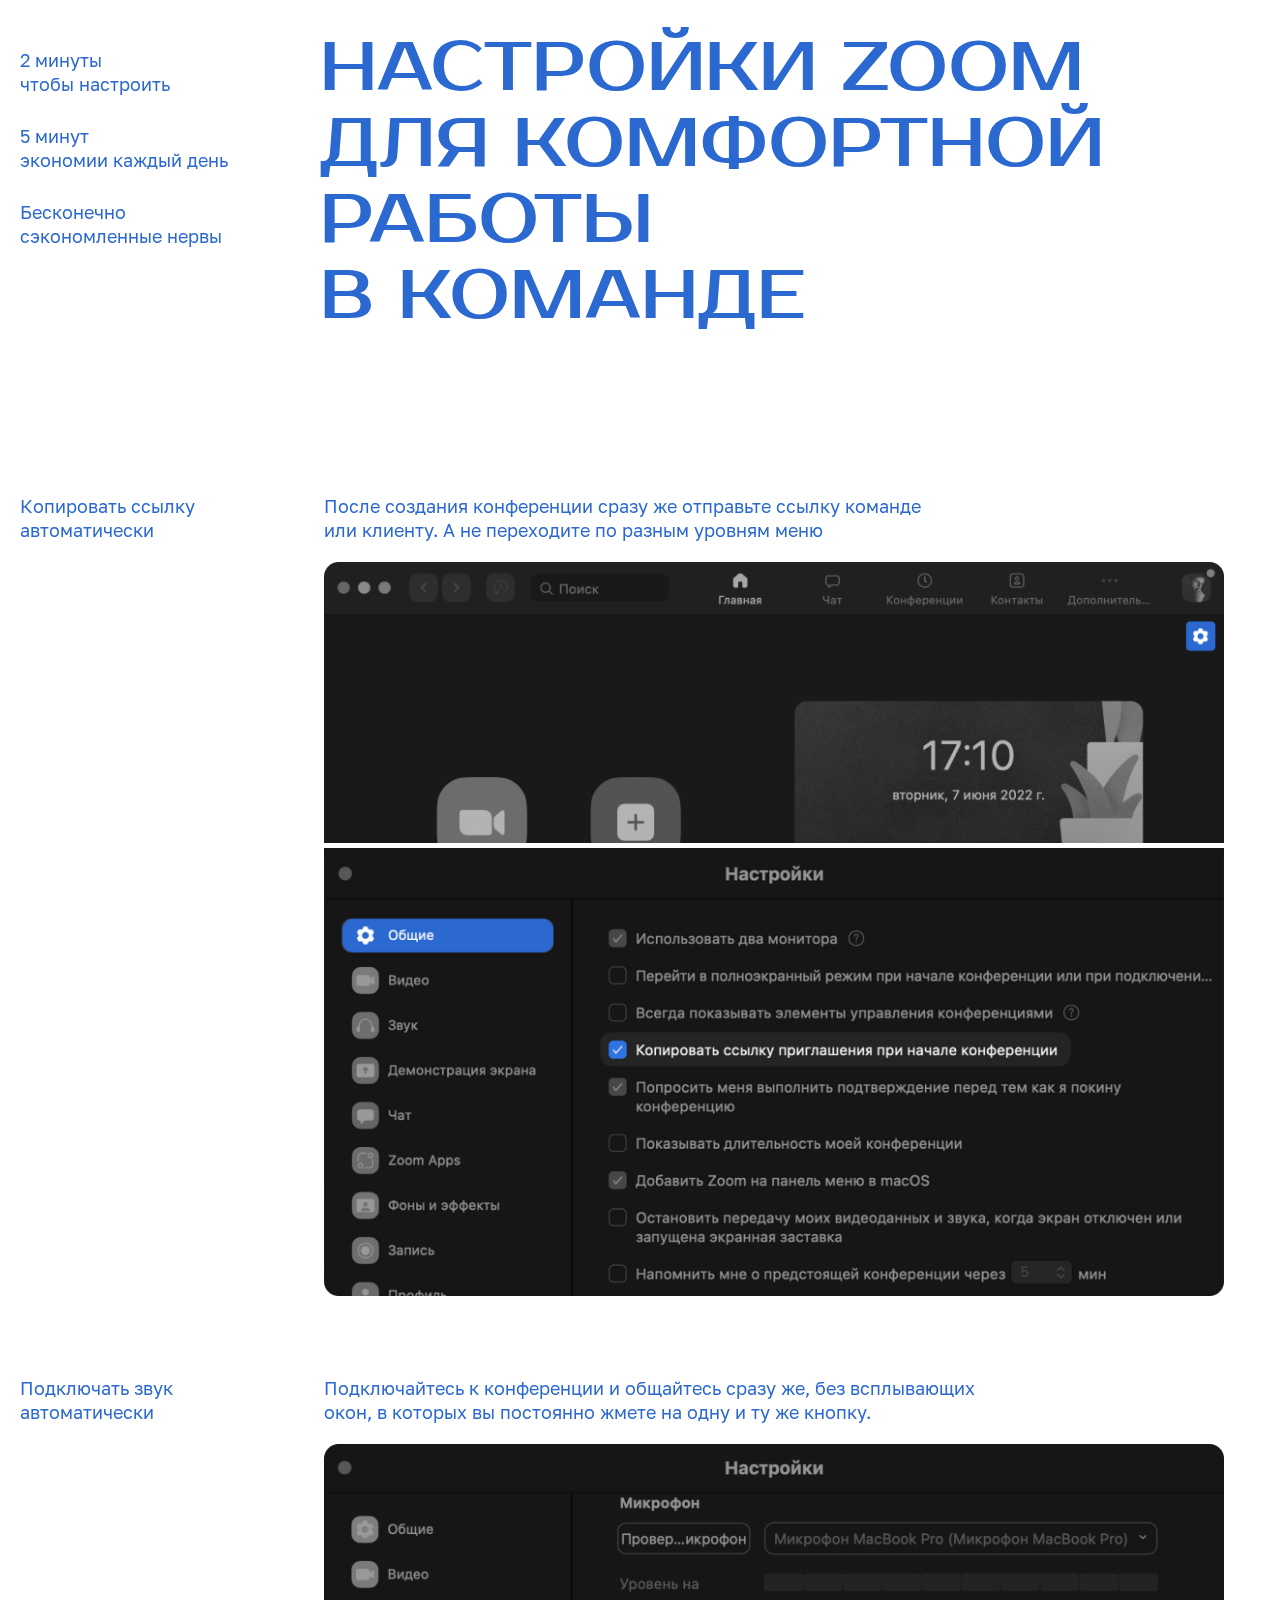
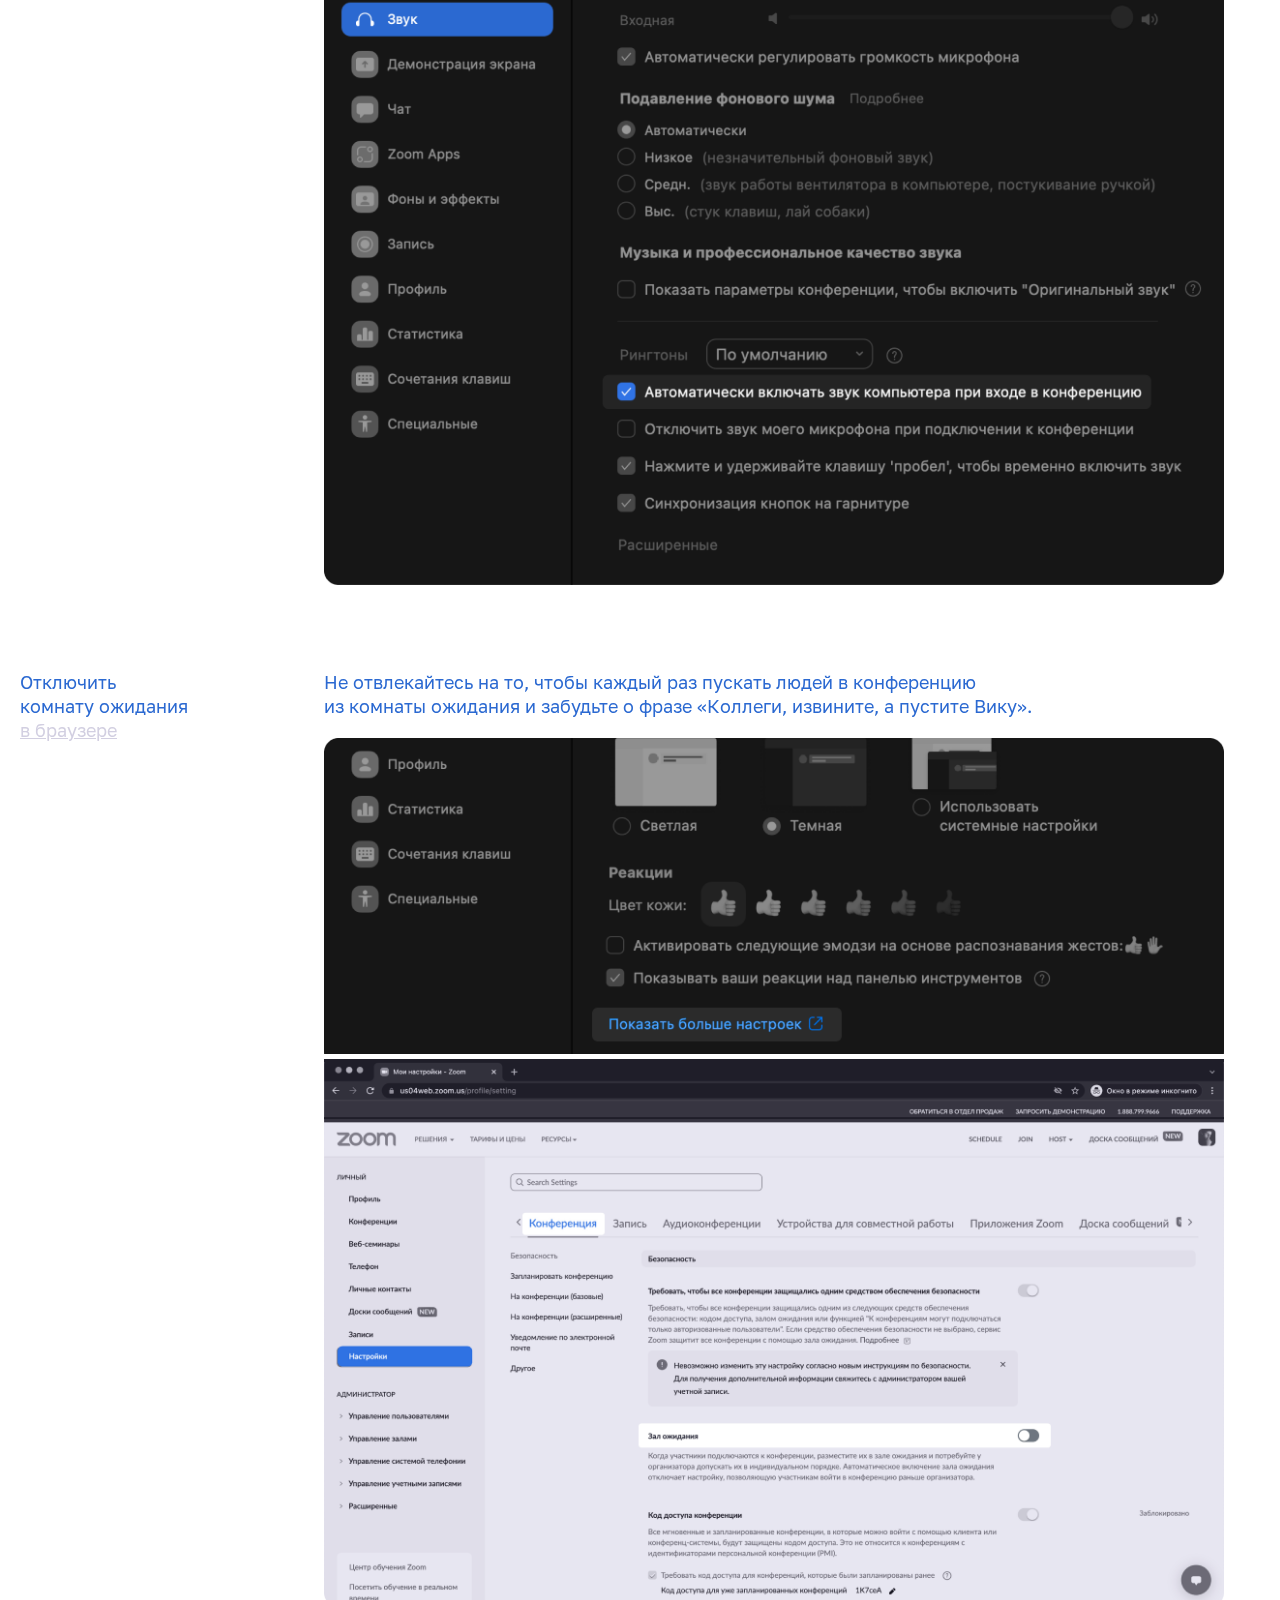
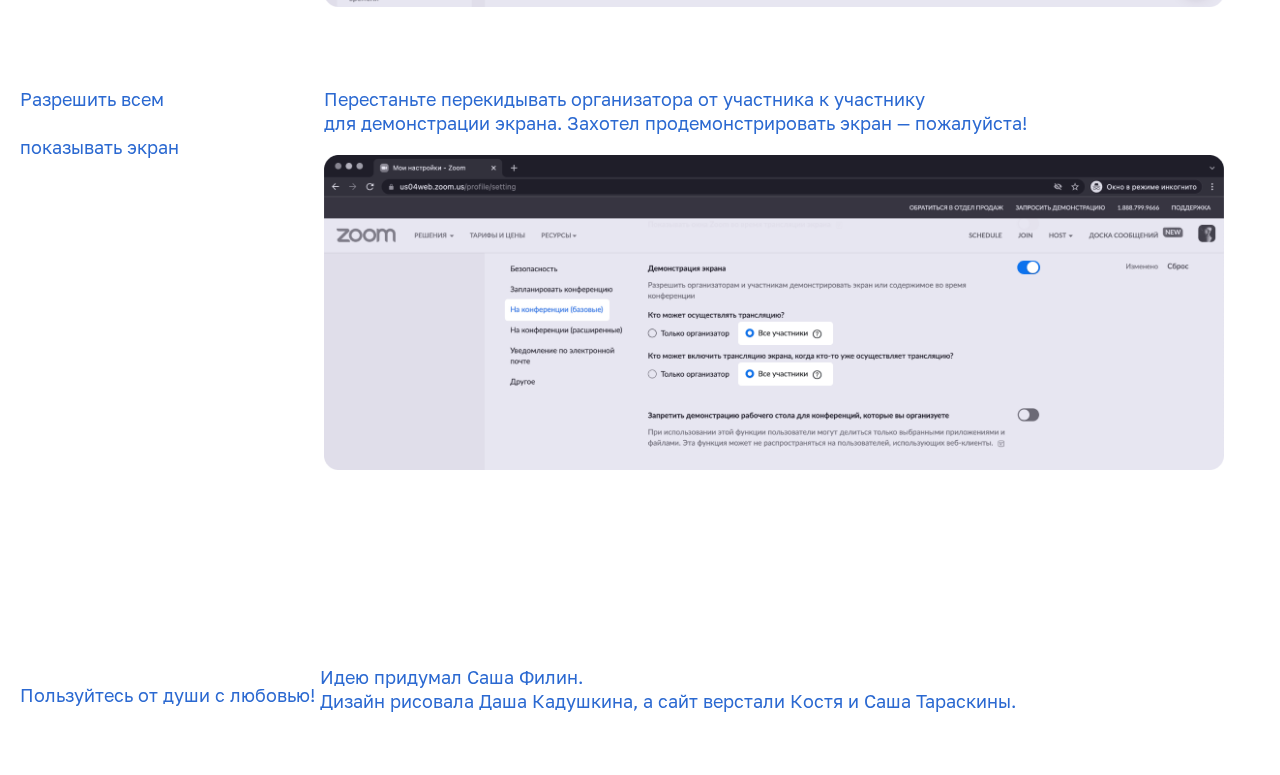
==== index.html @ c7d0a04d "Update index.html" ====
<!DOCTYPE html>
<html>

<head>
    <title>Zoom для чайников</title>
    <meta content="width=device-width, initial-scale=1" name="viewport" />
    <link rel="stylesheet" href="./reset.css">
    <link rel="stylesheet" href="./fonts.css">
    <link rel="stylesheet" href="./main.css">
    <link rel="shortcut icon" href="/images/Favicon.png" type="image/png">
    <meta property="og:title" content="Zoom для чайников"/>
    <meta property="og:description" content="Настройки ZOOM для комфортной работы в команде"/>
    <meta property="og:image" content="images/ShareImage.png"/>
    <meta property="og:url" content= "http://zoomfordumm.ru" />
    <meta name="twitter:card" content="summary_large_image" />
    <meta name="twitter:image" content="images/ShareImage.png" />
    
    <meta name="twitter:card" content="summary_large_image">
    <meta name="twitter:title" content="Zoom для чайников">
    <meta name="twitter:description" content="Настройки ZOOM для комфортной работы в команде.">
    <meta name="twitter:image" content="images/ShareImage.png">      
</head>

<body>
    <div class="container">
        <div class="overview">
            <div class="column left-column">
                <p>2 минуты <br>чтобы <br class="mobile-br">настроить</p>
                <p>5 минут <br>экономии <br class="mobile-br">каждый день</p>
                <p>Бесконечно <br>сэкономленные <br class="mobile-br">нервы</p>
            </div>
            <div class="column right-column">
                <h1 class="title">НАСТРОЙКИ ZOOM <br class="desktop-br">ДЛЯ КОМФОРТНОЙ <br class="mobile-br">РАБОТЫ <br class="desktop-br">В&nbsp;КОМАНДЕ</h1>
            </div>
        </div>
        <div class="step">
            <div class="column left-column">
                <p>Копировать ссылку <br>автоматически</p>
            </div>
            <div class="column right-column">
                <p class="step-text">После создания конференции сразу же отправьте ссылку команде <br class="desktop-br">или клиенту. А не переходите по&nbsp;разным уровням меню</p>
                <img class="step-image image-desktop" src="./images/step1_1.png" srcset="./images/retina/desktop/step1_1.png 2x"/>
                <img class="step-image image-desktop" src="./images/step1_2.png" srcset="./images/retina/desktop/step1_2.png 2x"/>
                <img class="step-image image-mobile" src="./images/mobile/step1_1.png" srcset="./images/retina/mobile/step1_1.png 2x"/>
                <img class="step-image image-mobile" src="./images/mobile/step1_2.png" srcset="./images/retina/mobile/step1_2.png 2x"/>
            </div>
        </div>
        <div class="step">
            <div class="column left-column">
                <p>Подключать звук <br>автоматически</p>
            </div>
            <div class="column right-column">
                <p class="step-text">Подключайтесь к&nbsp;конференции и общайтесь сразу же, без всплывающих <br class="desktop-br">окон, в&nbsp;которых вы постоянно жмете на&nbsp;одну и ту же кнопку.</p>
                <img class="step-image image-desktop" src="./images/step2.png" srcset="./images/retina/desktop/step2.png 2x"/>
                <img class="step-image image-mobile" src="./images/mobile/step2.png" srcset="./images/retina/mobile/step2.png 2x"/>
            </div>
        </div>
        <div class="step">
            <div class="column left-column">
                <p>Отключить <br class="desktop-br">комнату ожидания <br><a href="https://us04web.zoom.us/profile/setting" class="step-link">в браузере</a></p>
            </div>
            <div class="column right-column">
                <p class="step-text">Не отвлекайтесь на&nbsp;то, чтобы каждый раз пускать людей в&nbsp;конференцию <br class="desktop-br">из&nbsp;комнаты ожидания и забудьте о&nbsp;фразе «Коллеги, извините, а&nbsp;пустите Вику».</p>
                <img class="step-image image-desktop" src="./images/step3_1.png" srcset="./images/retina/desktop/step3_1.png 2x"/>
                <img class="step-image image-desktop" src="./images/step3_2.png" srcset="./images/retina/desktop/step3_2.png 2x"/>
                <img class="step-image image-mobile" src="./images/mobile/step3_1.png" srcset="./images/retina/mobile/step3_1.png 2x"/>
                <img class="step-image image-mobile" src="./images/mobile/step3_2.png" srcset="./images/retina/mobile/step3_2.png 2x"/>
            </div>
        </div>
        <div class="step">
            <div class="column left-column">
                <p>Разрешить всем<br class="desktop-br"><br>показывать экран</p>
            </div>
            <div class="column right-column">
                <p class="step-text">Перестаньте перекидывать организатора от&nbsp;участника к&nbsp;участнику <br class="desktop-br">для&nbsp;демонстрации экрана. <br class="mobile-br">Захотел продемонстрировать экран — пожалуйста!</p>
                <img class="step-image image-desktop" src="./images/step4.png" srcset="./images/retina/desktop/step4.png 2x"/>
                <img class="step-image image-mobile" src="./images/mobile/step4.png" srcset="./images/retina/mobile/step4.png 2x"/>
            </div>
        </div>
        <div class="step">
        </div>
        <div class="overview">
            <div class="column left-column">
                <p>Пользуйтесь от души с любовью!</p>
            </div>
            <div class="column right-column">
                <p>Идею придумал Саша Филин. <br/>
                Дизайн рисовала Даша Кадушкина, а сайт верстали Костя и Саша Тараскины.
                </p>
            </div>
        </div>
    </div>
</body>

</html>
---- fonts.css ----
@font-face {
    font-family: 'Golos';
    font-style: normal;
    font-weight: 400;
    font-display: fallback;
    src: local('Golos');
    src: url('./fonts/Golos/Golos-Text_Regular.ttf') format('truetype'), 
         url('./fonts/Golos/Golos-Text_Regular.woff2') format('woff2'), 
         url('./fonts/Golos/Golos-Text_Regular.woff') format('woff');
}

@font-face {
    font-family: 'Prosto';
    font-style: normal;
    font-weight: 400;
    font-display: fallback;
    src: local('Prosto');
    src: url('./fonts/Prosto/Prosto.ttf') format('truetype');
}
---- main.css ----
* {
    color: #2B69D1;
}

p {
    font-family: 'Golos';
    font-style: normal;
    font-size: 18px;
    line-height: 24px;
}

.container {
    display: flex;
    flex-direction: column;
    max-width: 1280px;
    margin: auto;
    padding: 0 20px;
}

/* overview */
.overview {
    display: flex;
    margin-bottom: 160px;
}

.overview:last-child {
        margin-bottom: 40px;
    }

.overview>.left-column {
    padding-top: 48px;
}

.overview>.right-column {
    padding-top: 30px;
}

/* columns */
.column {
    display: inline-flex;
    flex-direction: column;
}

.left-column {
    width: calc((100% - 40px) / 4);
}

.left-column>p {
    margin-bottom: 28px;
}

.right-column {
    width: calc((100% - 40px) / 4 * 3);
}

.right-column>p {
    margin-bottom: 20px;
}

/* text */
.title {
    font-family: 'Prosto';
    font-weight: 100;
    font-size: 67.8263px;
    line-height: 76px;
}

.step-image:first-of-type {
    margin-bottom: 5px;
}

.step {
    margin-bottom: 80px;
}

.desktop-br {
    display: block;
}

.mobile-br {
    display: none;
}

.image-desktop {
    display: block;
}

.image-mobile {
    display: none;
}

.step-link {
    text-decoration: underline;
    color: #D2CFE1;
}

@media only screen and (max-width: 768px) {
    .container {
        padding: 0 16px 48px;
    }

    .overview {
        flex-direction: column-reverse;
    }
    
    .overview:last-child {
        margin-bottom: 40px;
    }
    
    p {
        font-size: 15px;
        line-height: 20px;
    }

    .right-column {
        padding-top: 20px;
    }

    .overview >  .right-column {
        padding-top: 48px;
    }

    .overview >  .left-column {
        padding-left: 43px;
    }

    .step-text {
        padding-left: 43px;
    }

    .step-image:first-of-type {
        margin-bottom: 1px;
    }

    .step {
        margin-bottom: 48px;
    }

    .left-column {
        padding-top: 20px;
    }

    .left-column,
    .right-column {
        width: 100%;
    }

    .left-column>p:not(:last-child) {
        margin-bottom: 16px;
    }

    .left-column>p:last-child {
        margin-bottom: 0;
    }

    .overview {
        margin-bottom: 96px;
    }

    .title {
        font-size: 39px;
        line-height: 48px;
    }

    .desktop-br {
        display: none;
    }

    .mobile-br {
        display: block;
    }

    .image-desktop {
        display: none;
    }
    
    .image-mobile {
        display: block;
        margin-bottom: 1px;
    }
}
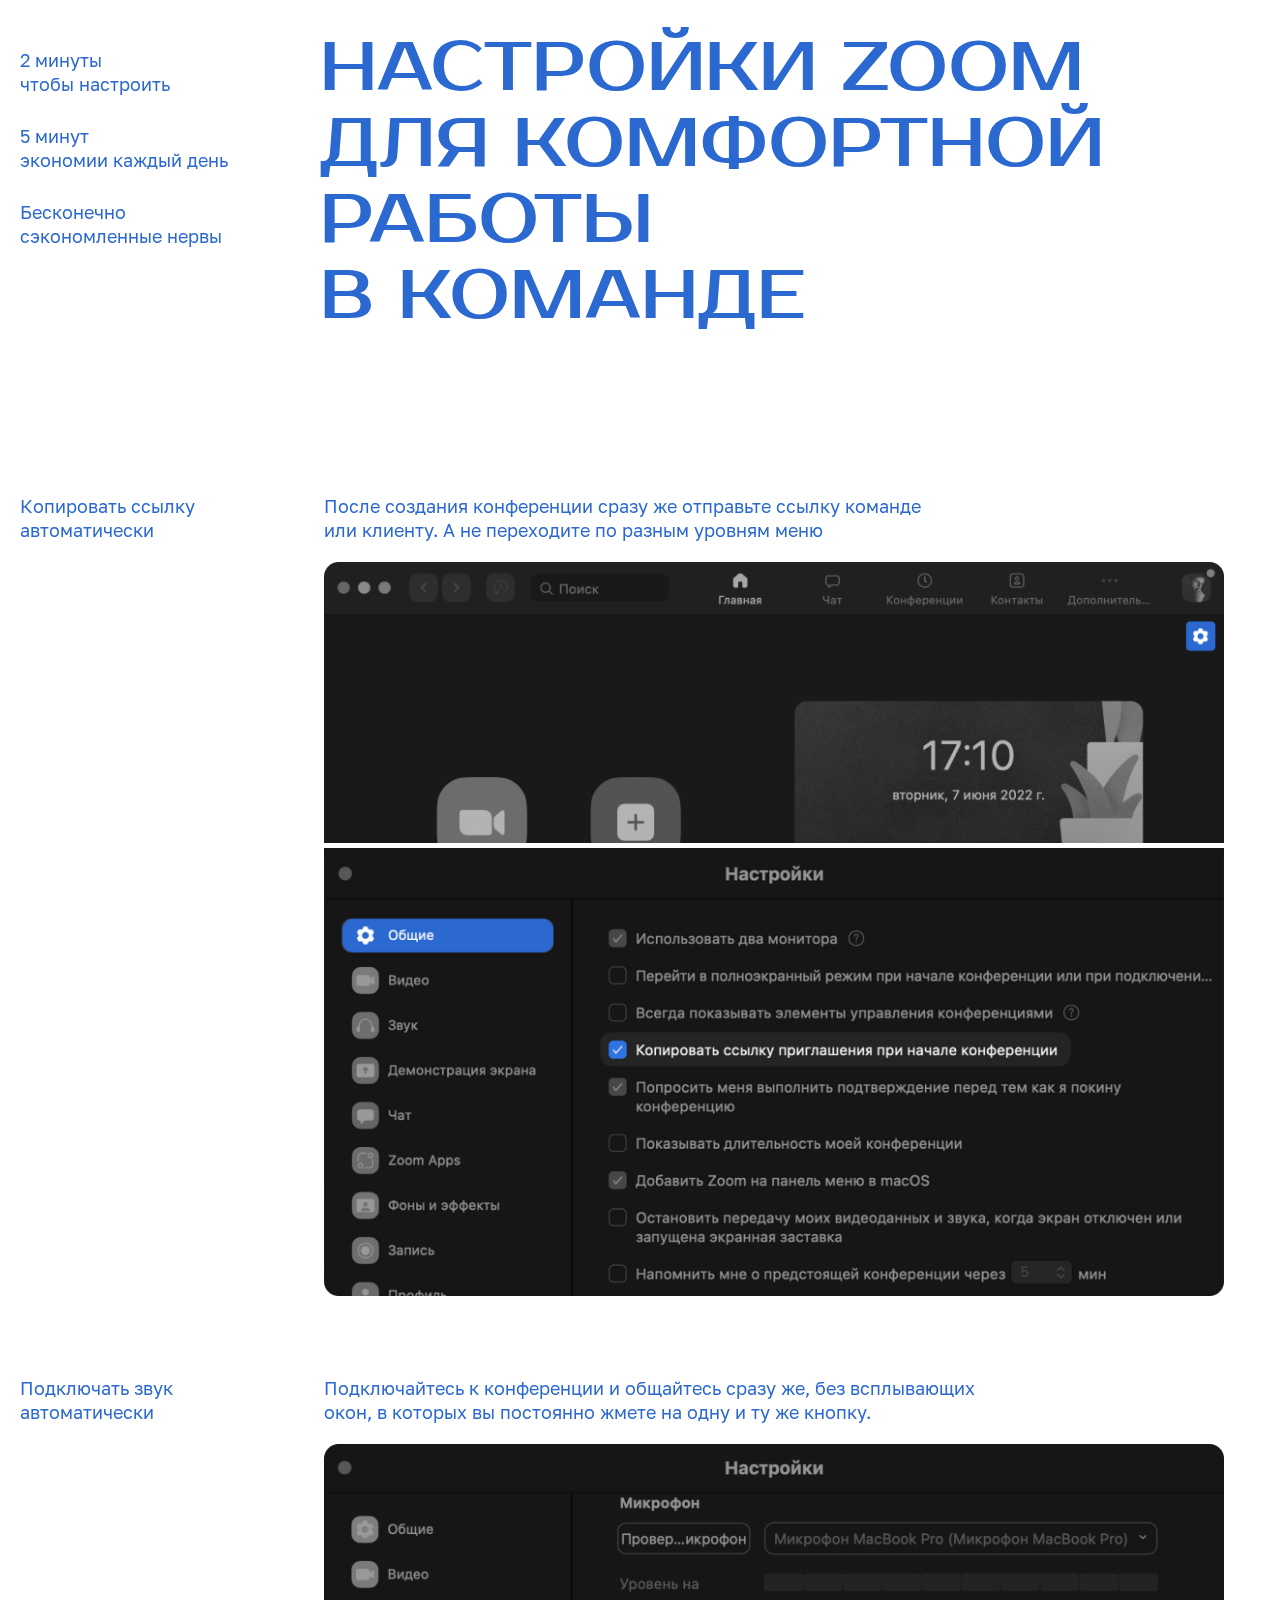
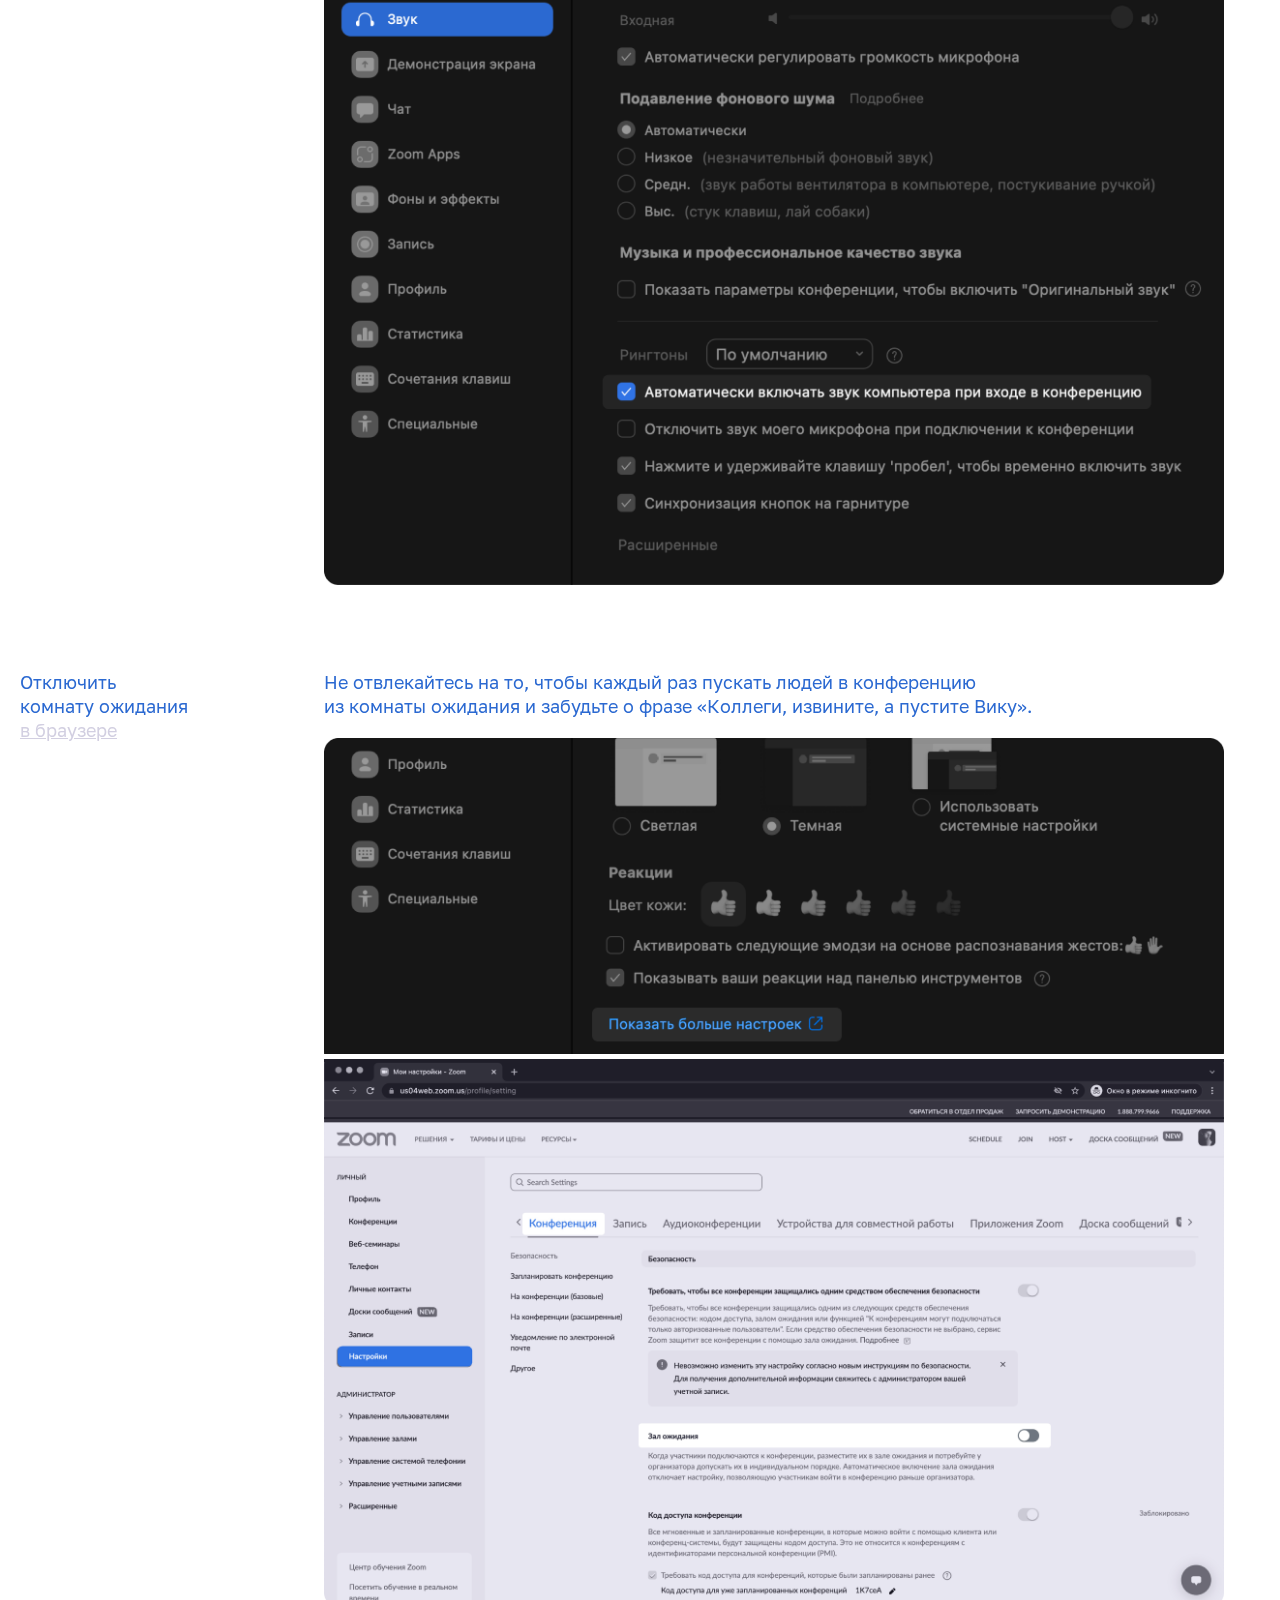
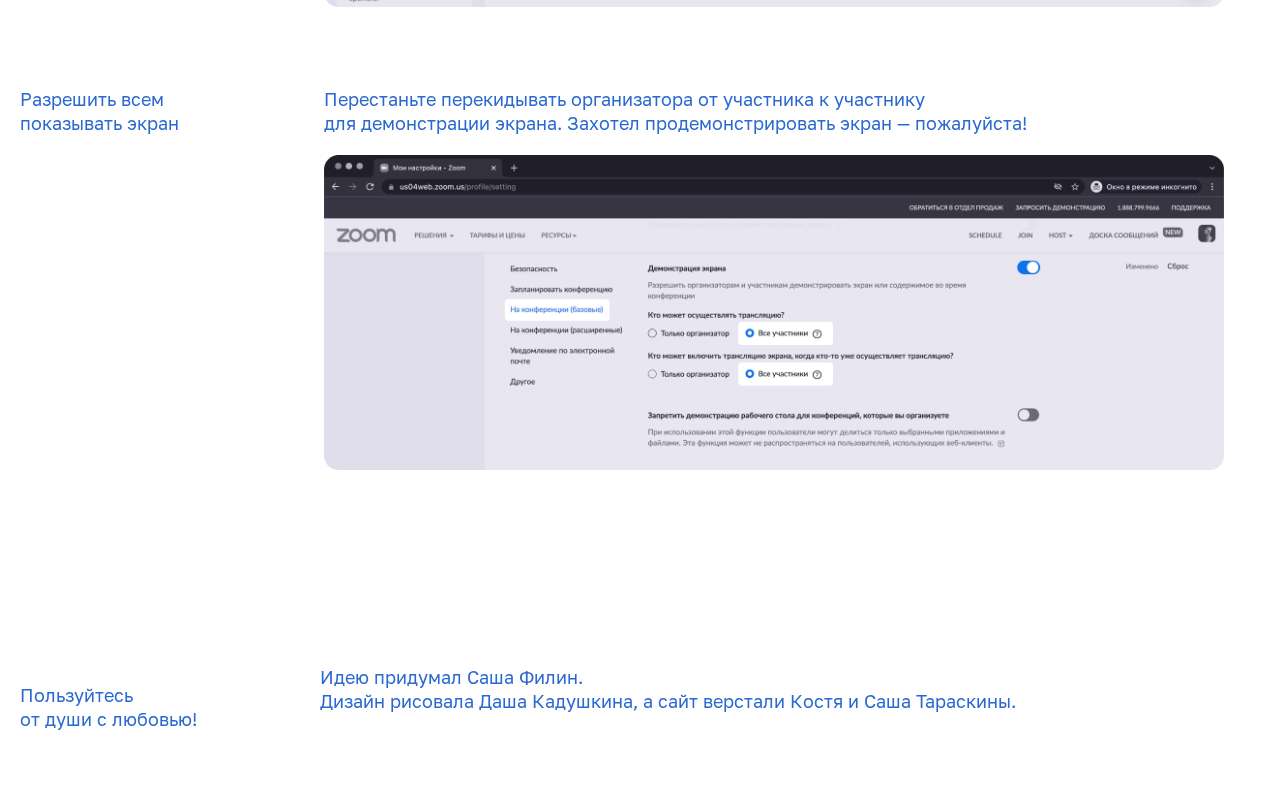
==== commit 93a9edd5: "Update index.html" ====
--- a/index.html
+++ b/index.html
@@ -69,7 +69,7 @@
         </div>
         <div class="step">
             <div class="column left-column">
-                <p>Разрешить всем<br class="desktop-br"><br>показывать экран</p>
+                <p>Разрешить всем<br class="desktop-br">показывать экран</p>
             </div>
             <div class="column right-column">
                 <p class="step-text">Перестаньте перекидывать организатора от&nbsp;участника к&nbsp;участнику <br class="desktop-br">для&nbsp;демонстрации экрана. <br class="mobile-br">Захотел продемонстрировать экран — пожалуйста!</p>
@@ -81,7 +81,7 @@
         </div>
         <div class="overview">
             <div class="column left-column">
-                <p>Пользуйтесь от души с любовью!</p>
+                <p>Пользуйтесь <br />от души с любовью!</p>
             </div>
             <div class="column right-column">
                 <p>Идею придумал Саша Филин. <br/>
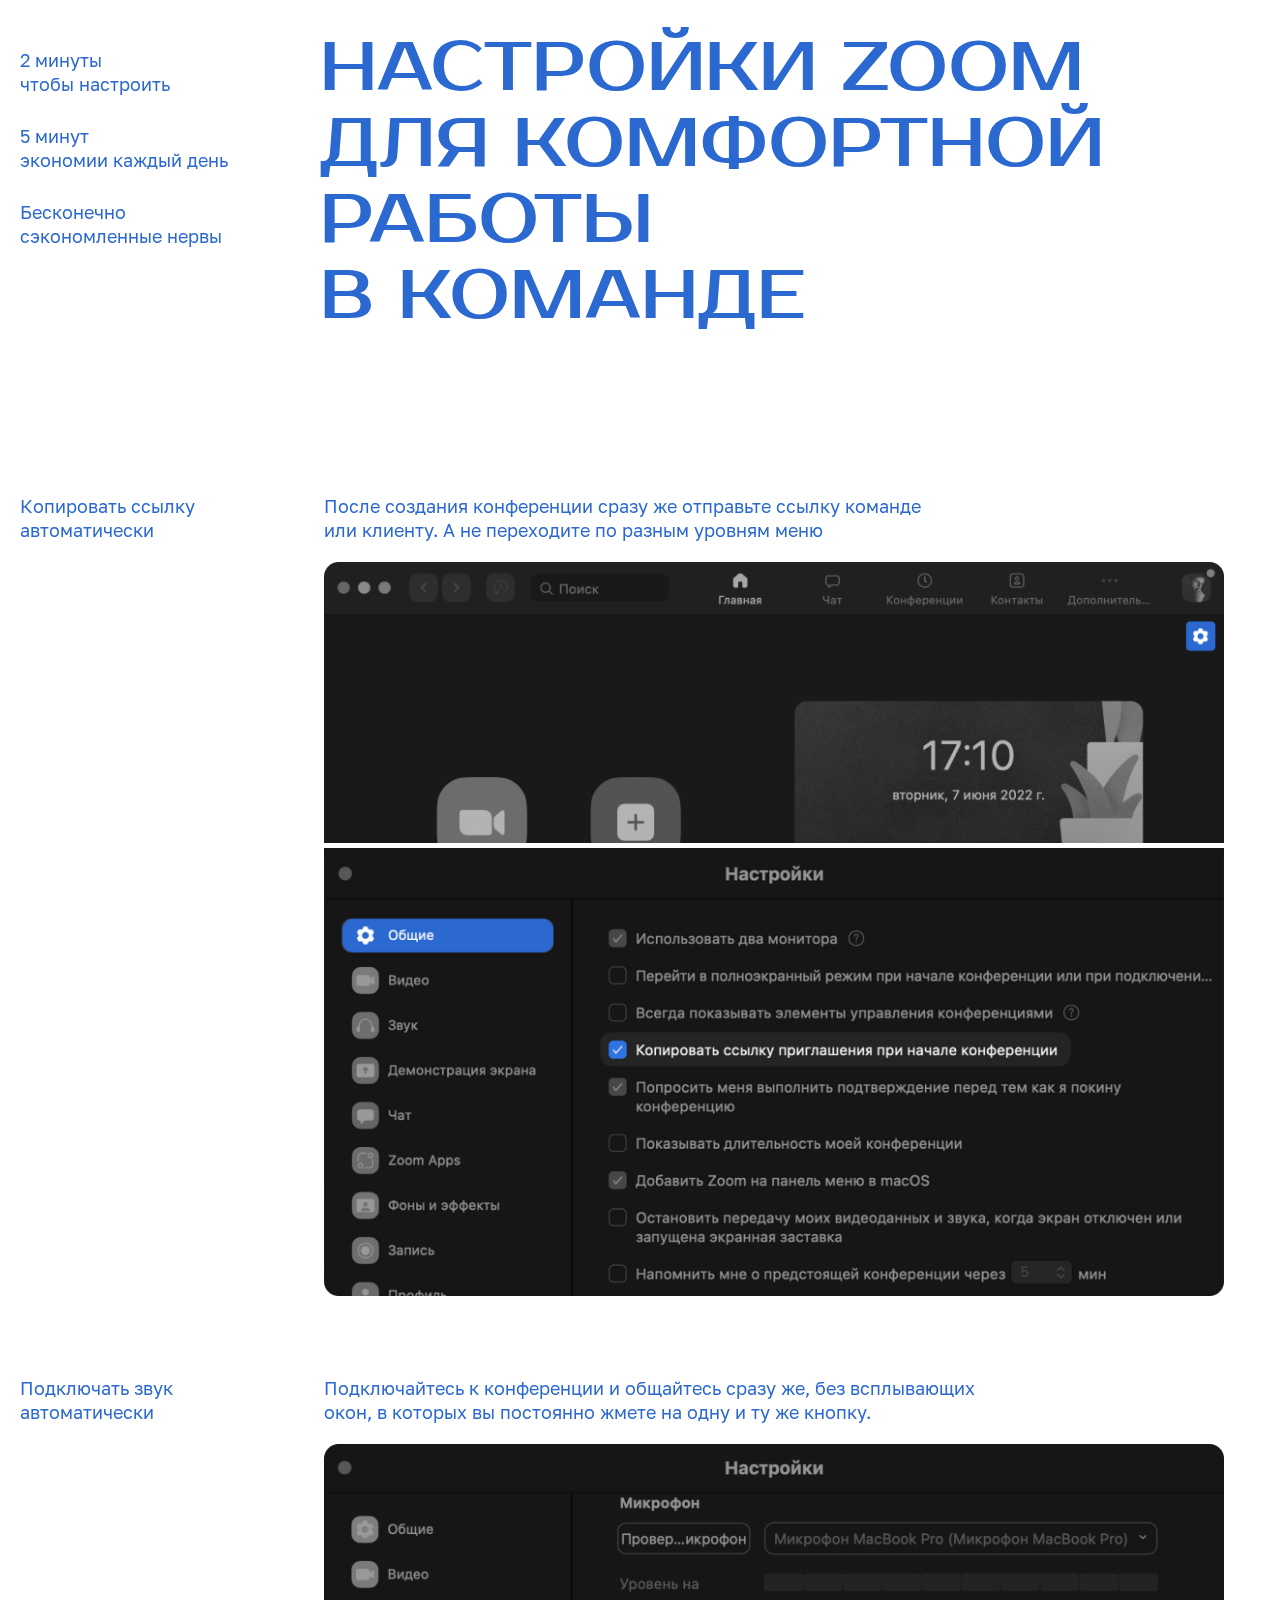
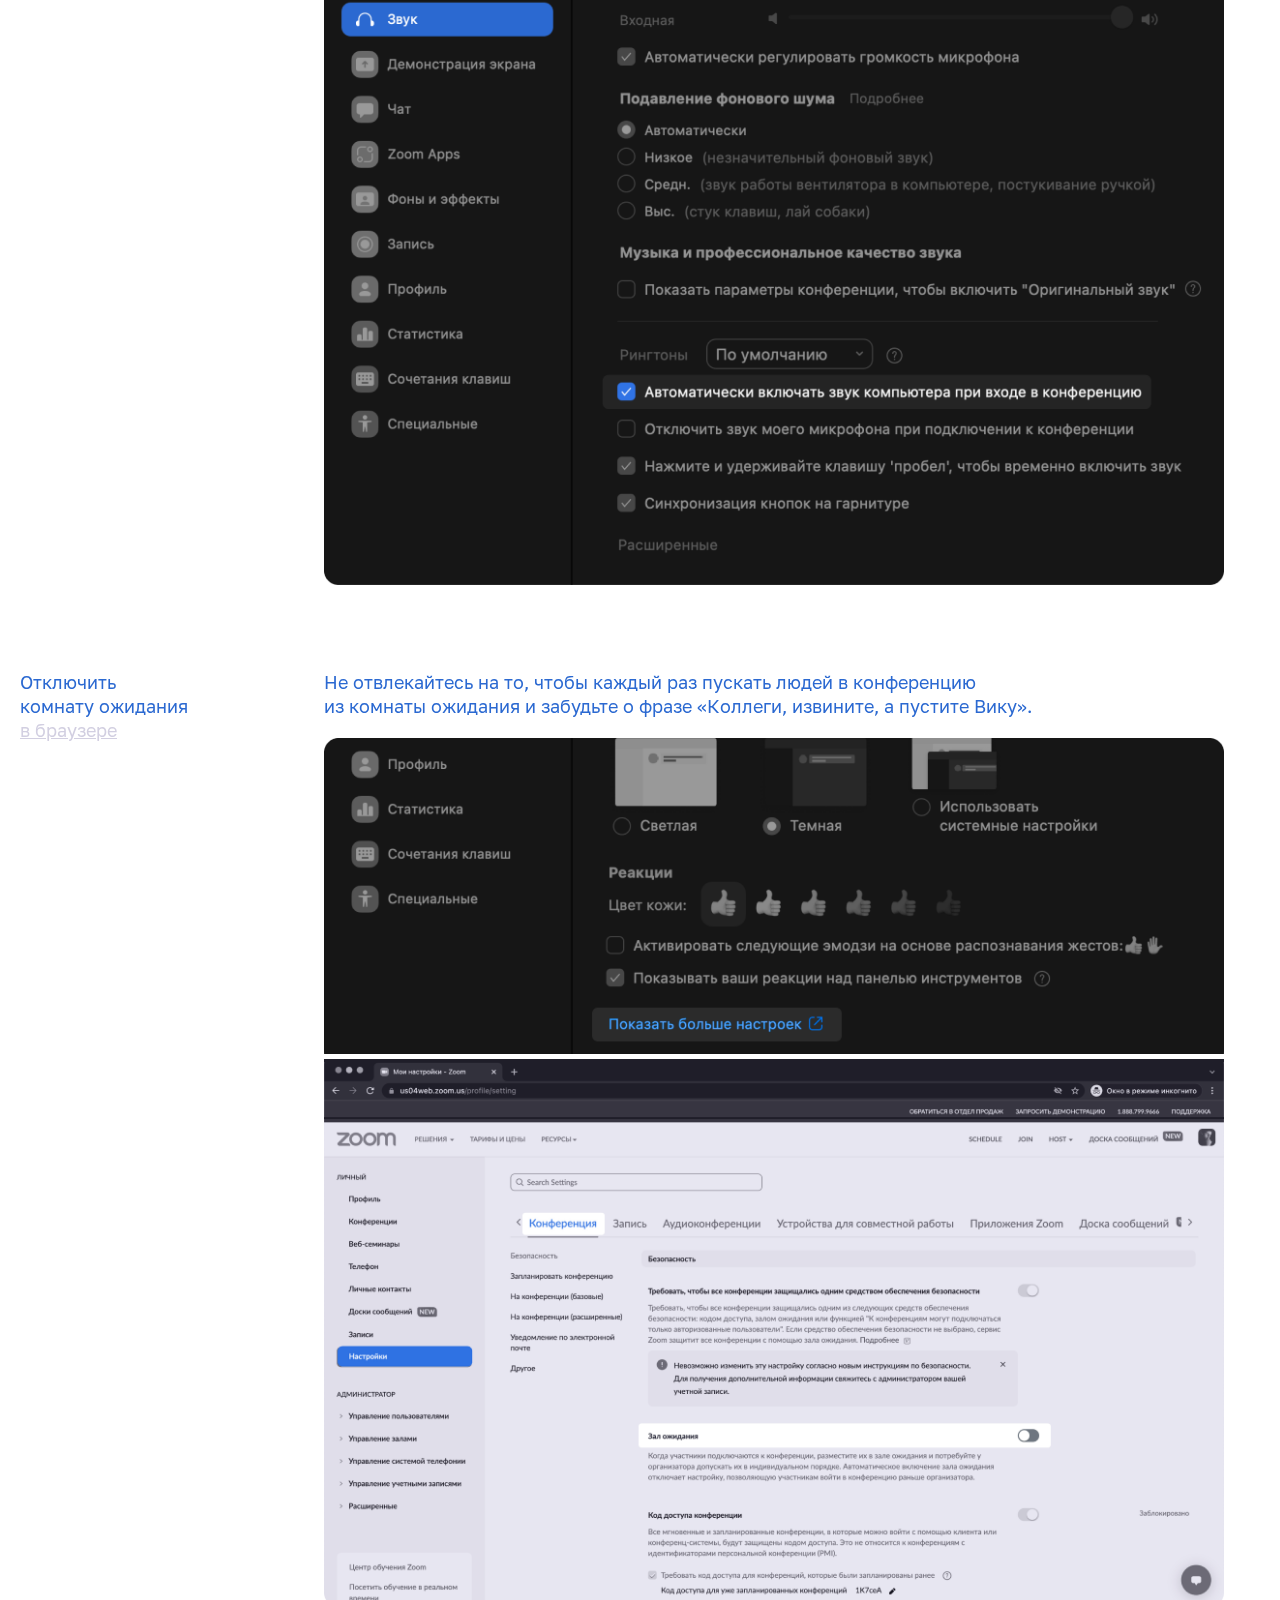
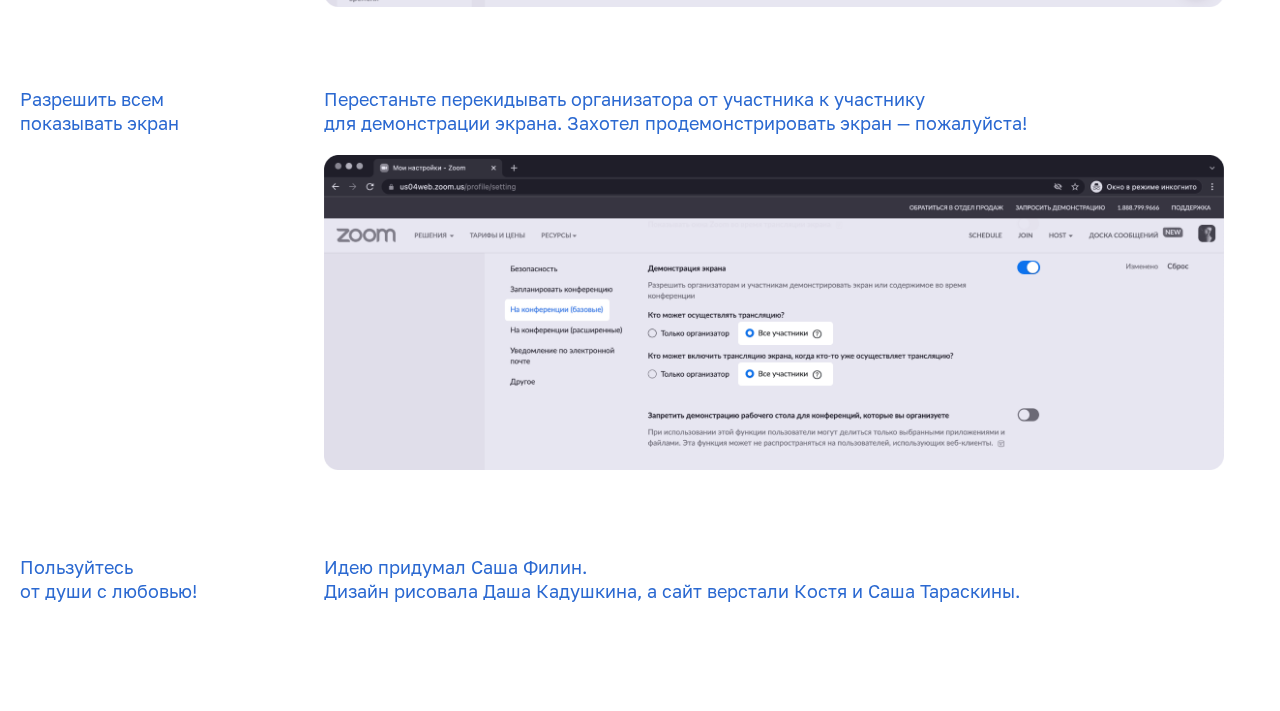
==== commit be78c485: "Update index.html" ====
--- a/index.html
+++ b/index.html
@@ -78,8 +78,6 @@
             </div>
         </div>
         <div class="step">
-        </div>
-        <div class="overview">
             <div class="column left-column">
                 <p>Пользуйтесь <br />от души с любовью!</p>
             </div>
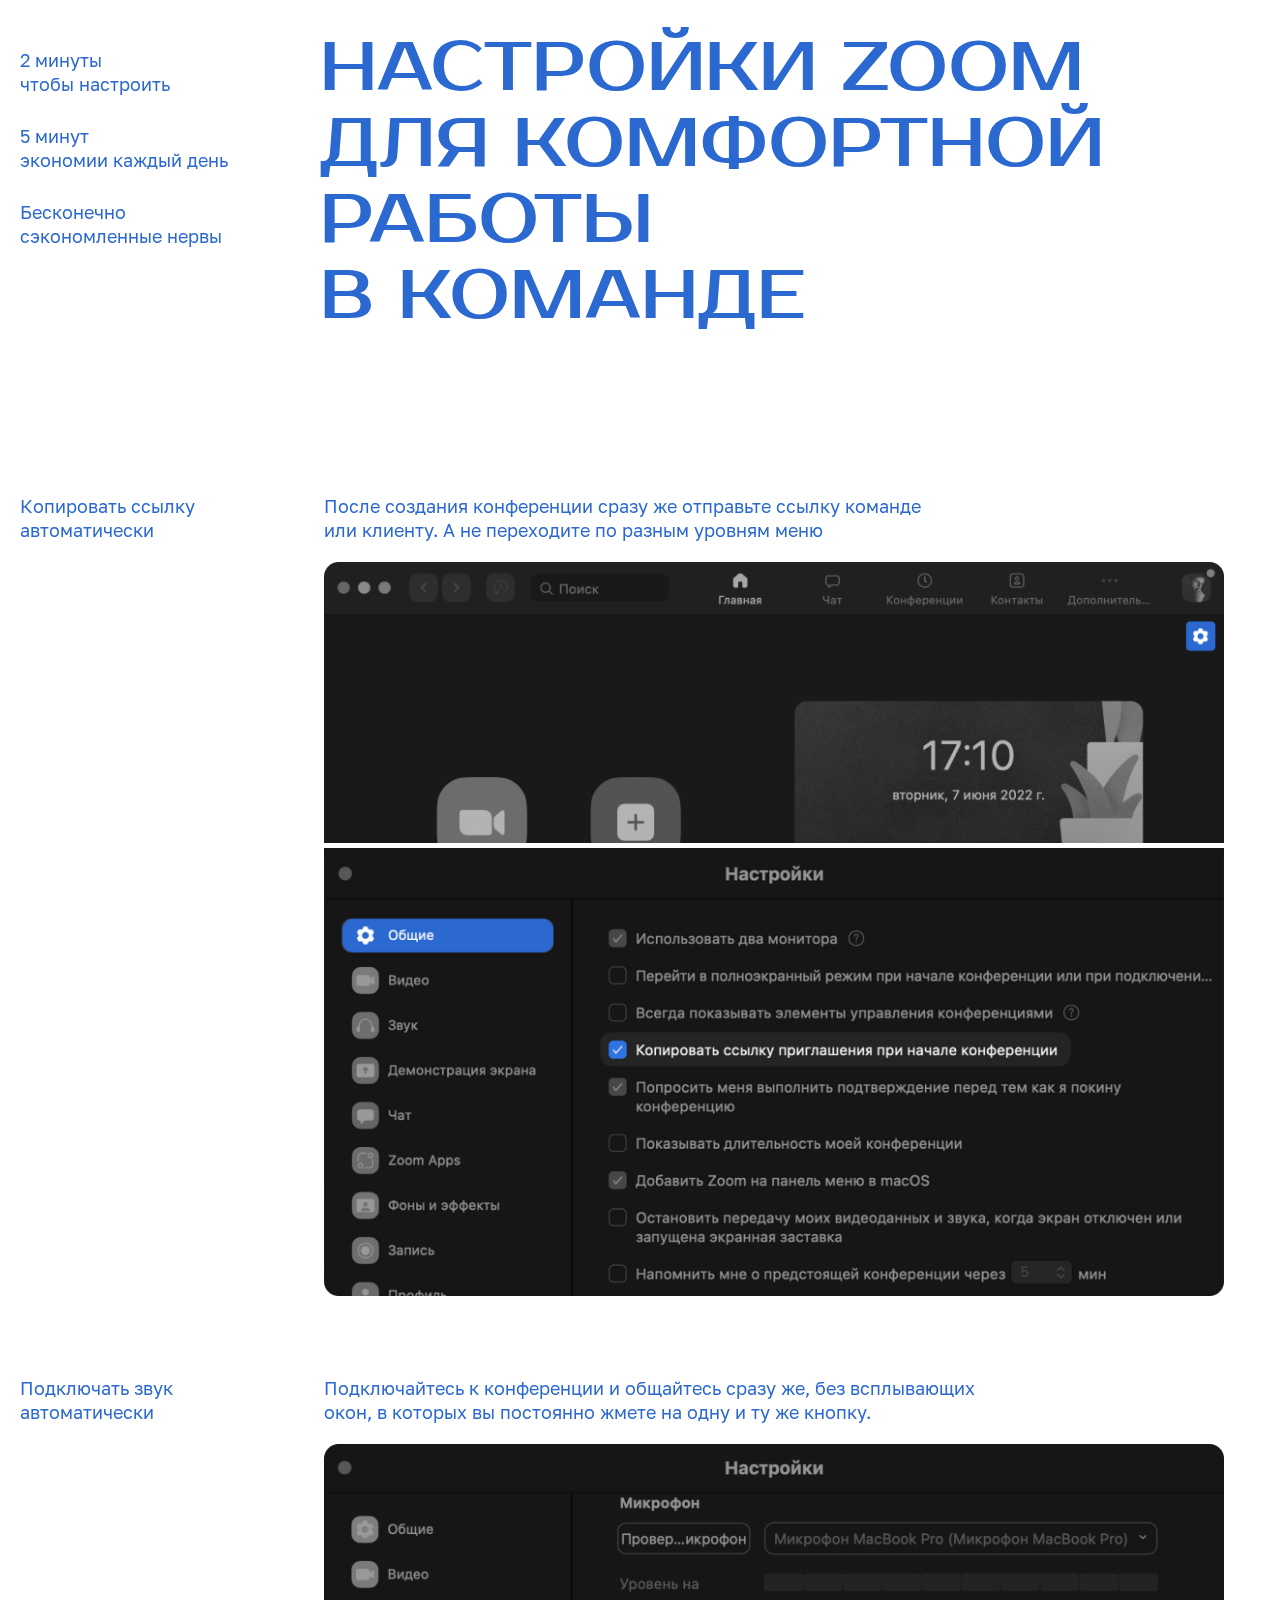
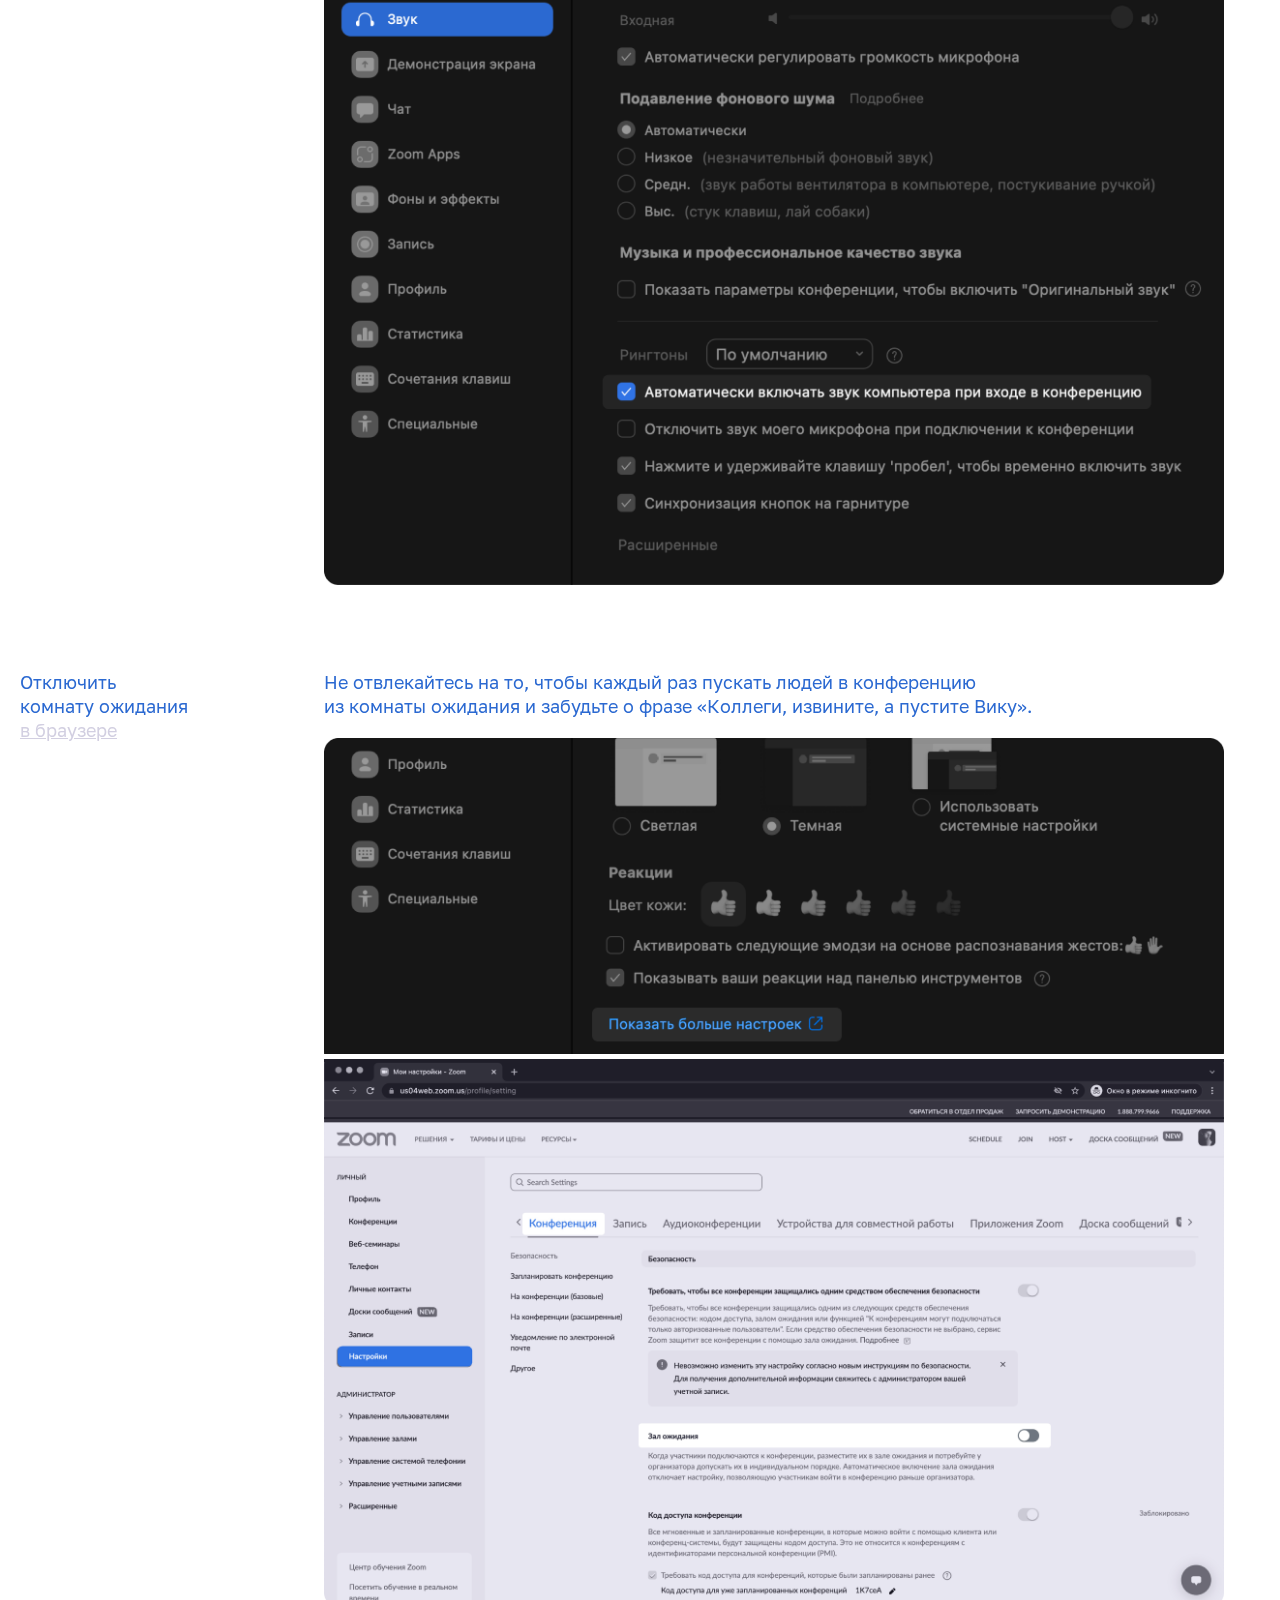
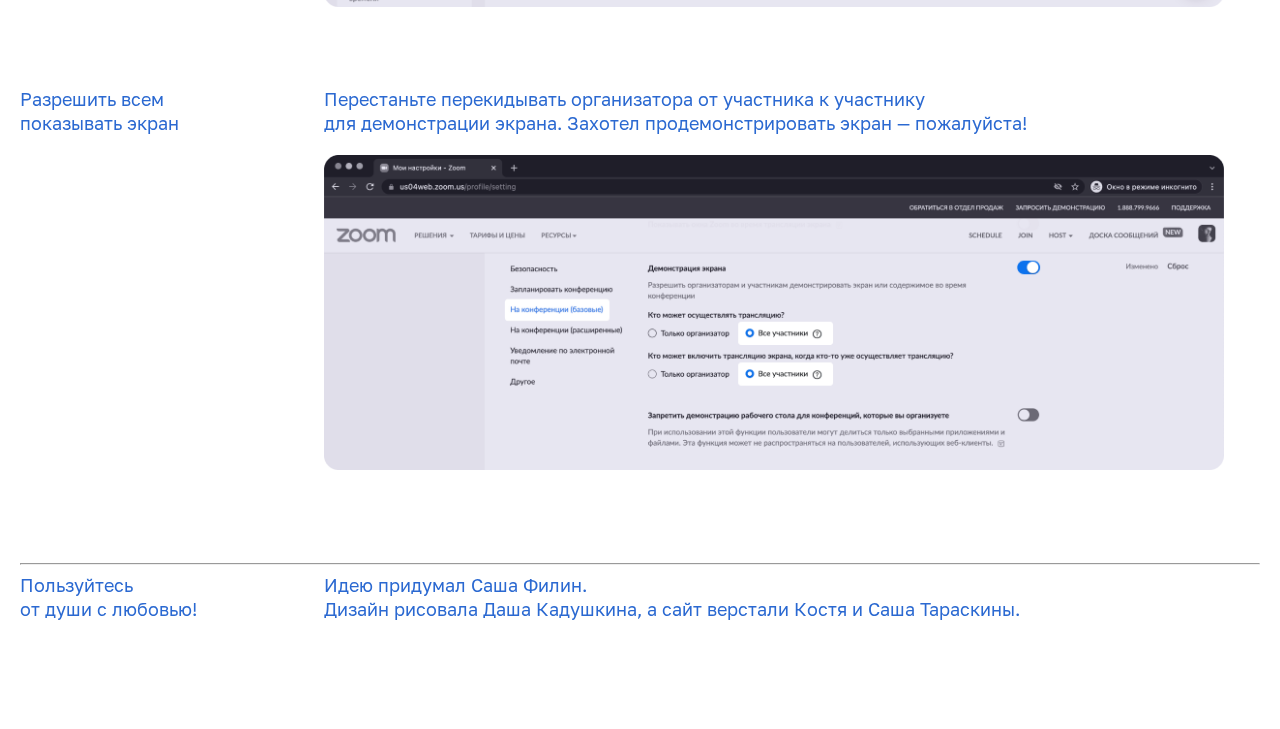
==== commit 952f7916: "Update index.html" ====
--- a/index.html
+++ b/index.html
@@ -18,7 +18,22 @@
     <meta name="twitter:card" content="summary_large_image">
     <meta name="twitter:title" content="Zoom для чайников">
     <meta name="twitter:description" content="Настройки ZOOM для комфортной работы в команде.">
-    <meta name="twitter:image" content="images/ShareImage.png">      
+    <meta name="twitter:image" content="images/ShareImage.png">
+    
+    <!-- Yandex.Metrika counter -->
+        <script type="text/javascript" >
+           (function(m,e,t,r,i,k,a){m[i]=m[i]||function(){(m[i].a=m[i].a||[]).push(arguments)};
+           m[i].l=1*new Date();k=e.createElement(t),a=e.getElementsByTagName(t)[0],k.async=1,k.src=r,a.parentNode.insertBefore(k,a)})
+           (window, document, "script", "https://mc.yandex.ru/metrika/tag.js", "ym");
+
+           ym(89397206, "init", {
+                clickmap:true,
+                trackLinks:true,
+                accurateTrackBounce:true
+           });
+        </script>
+        <noscript><div><img src="https://mc.yandex.ru/watch/89397206" style="position:absolute; left:-9999px;" alt="" /></div></noscript>
+    <!-- /Yandex.Metrika counter -->
 </head>
 
 <body>
@@ -78,8 +93,9 @@
             </div>
         </div>
         <div class="step">
+            <hr />
             <div class="column left-column">
-                <p>Пользуйтесь <br />от души с любовью!</p>
+                <p class="step-text">Пользуйтесь <br />от души с любовью!</p>
             </div>
             <div class="column right-column">
                 <p>Идею придумал Саша Филин. <br/>
--- a/main.css
+++ b/main.css
@@ -7,6 +7,12 @@
     font-style: normal;
     font-size: 18px;
     line-height: 24px;
+}
+
+hr {
+    width: 100%;
+    size: 1;
+    color: #2B69D1;
 }
 
 .container {
@@ -96,15 +102,11 @@
 
 @media only screen and (max-width: 768px) {
     .container {
-        padding: 0 16px 48px;
+        padding: 0 16px 32px;
     }
 
     .overview {
         flex-direction: column-reverse;
-    }
-    
-    .overview:last-child {
-        margin-bottom: 40px;
     }
     
     p {
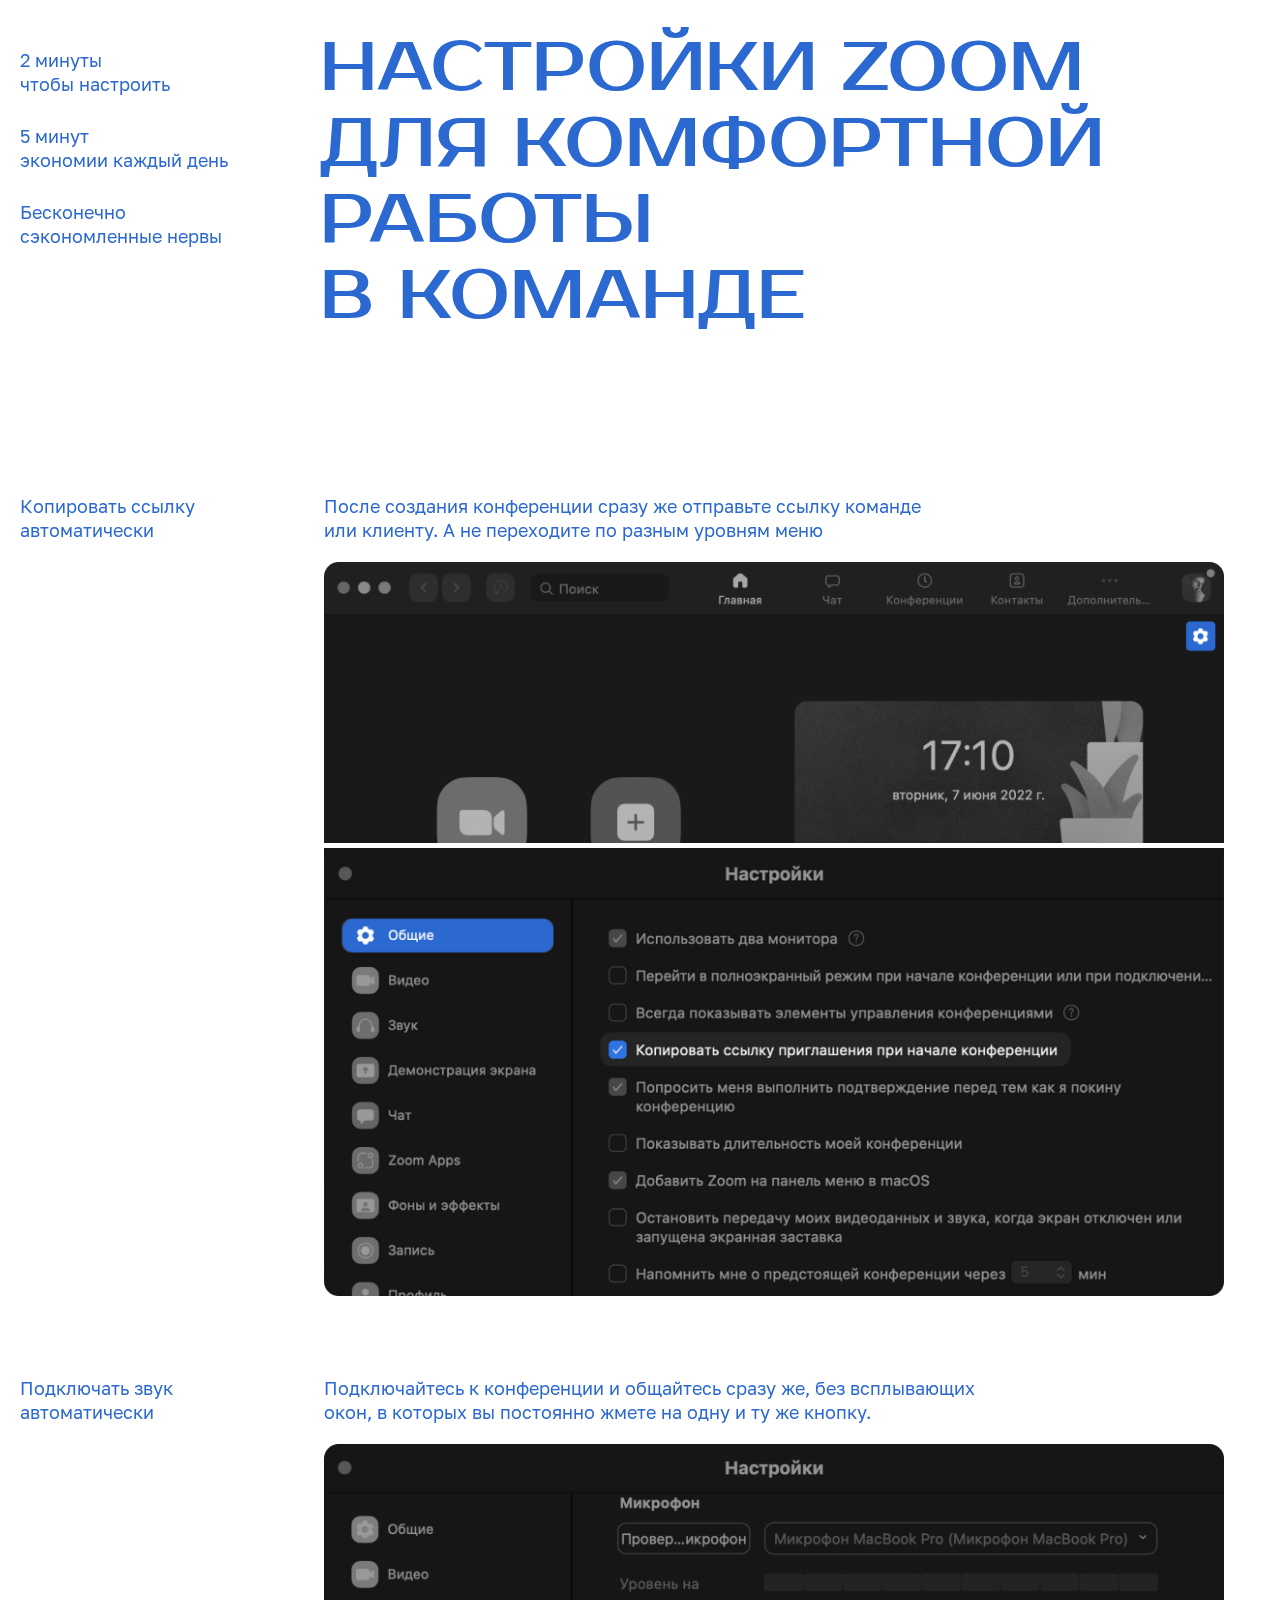
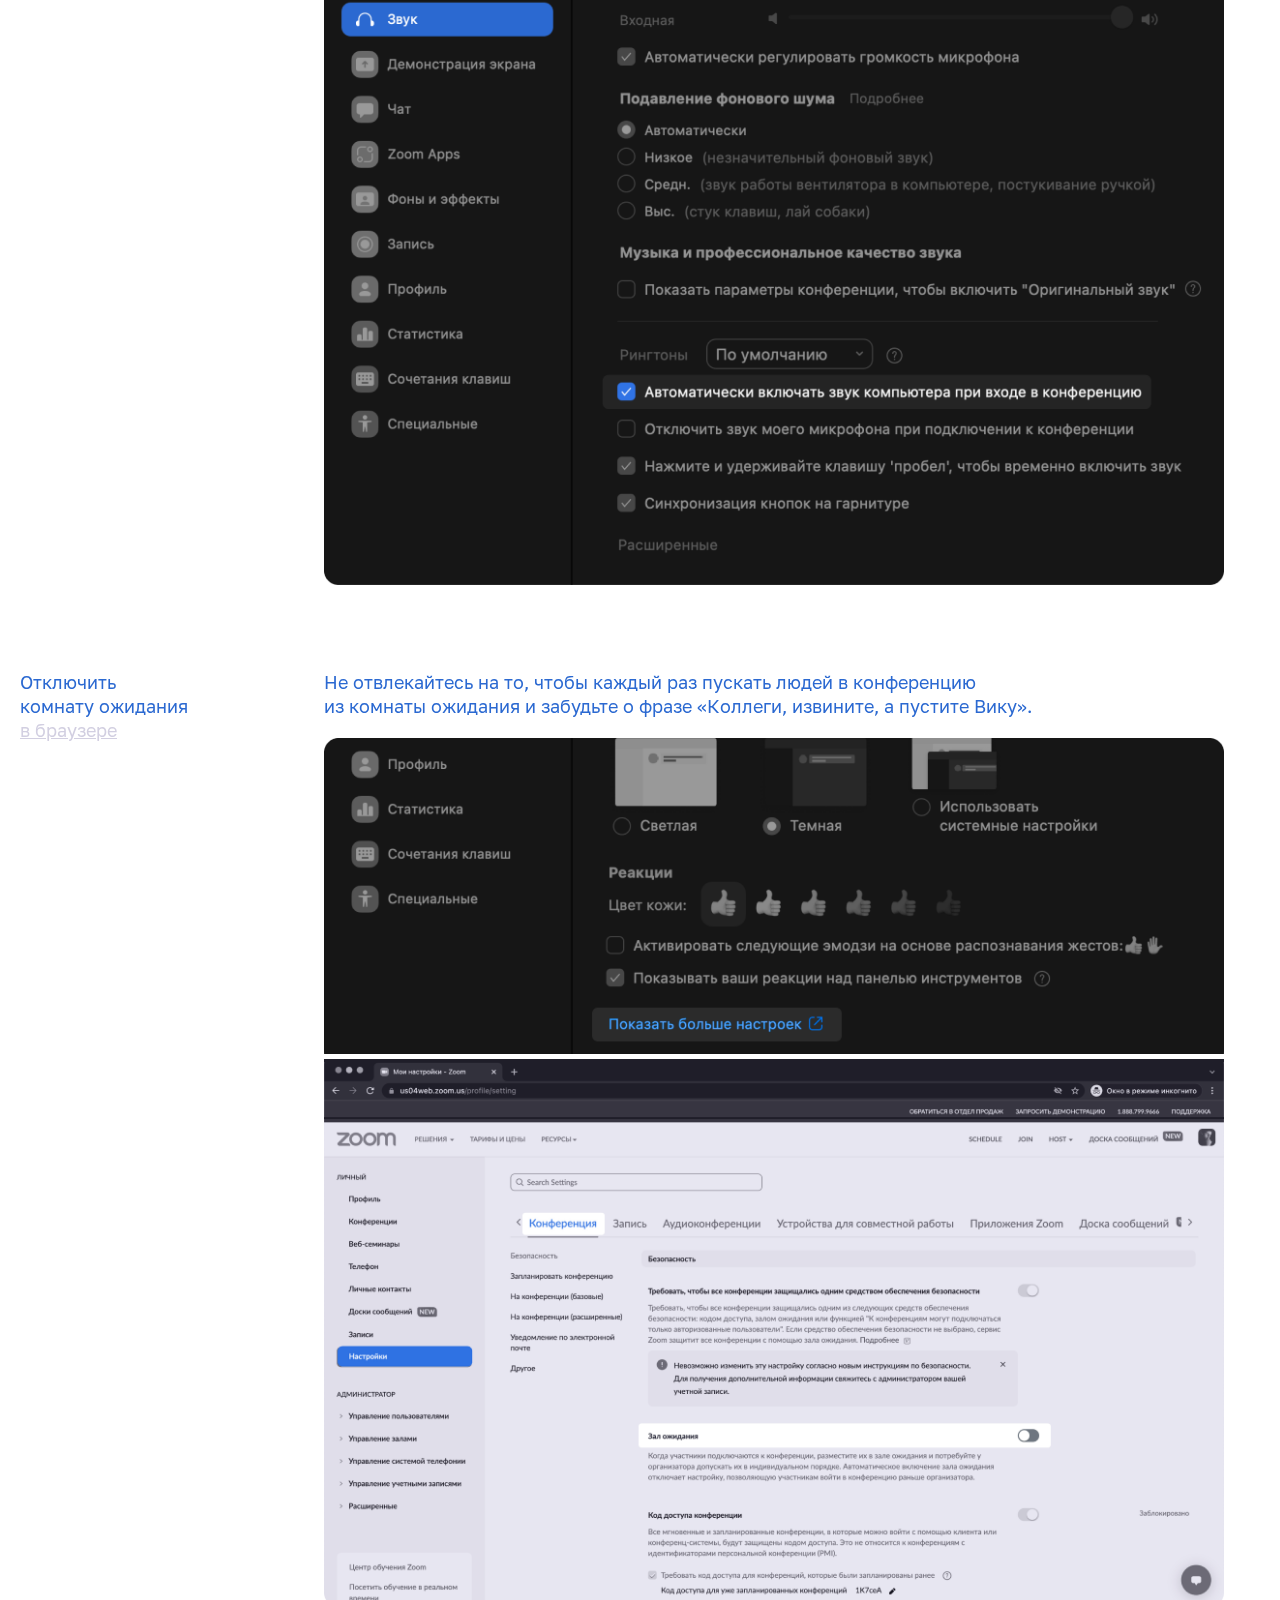
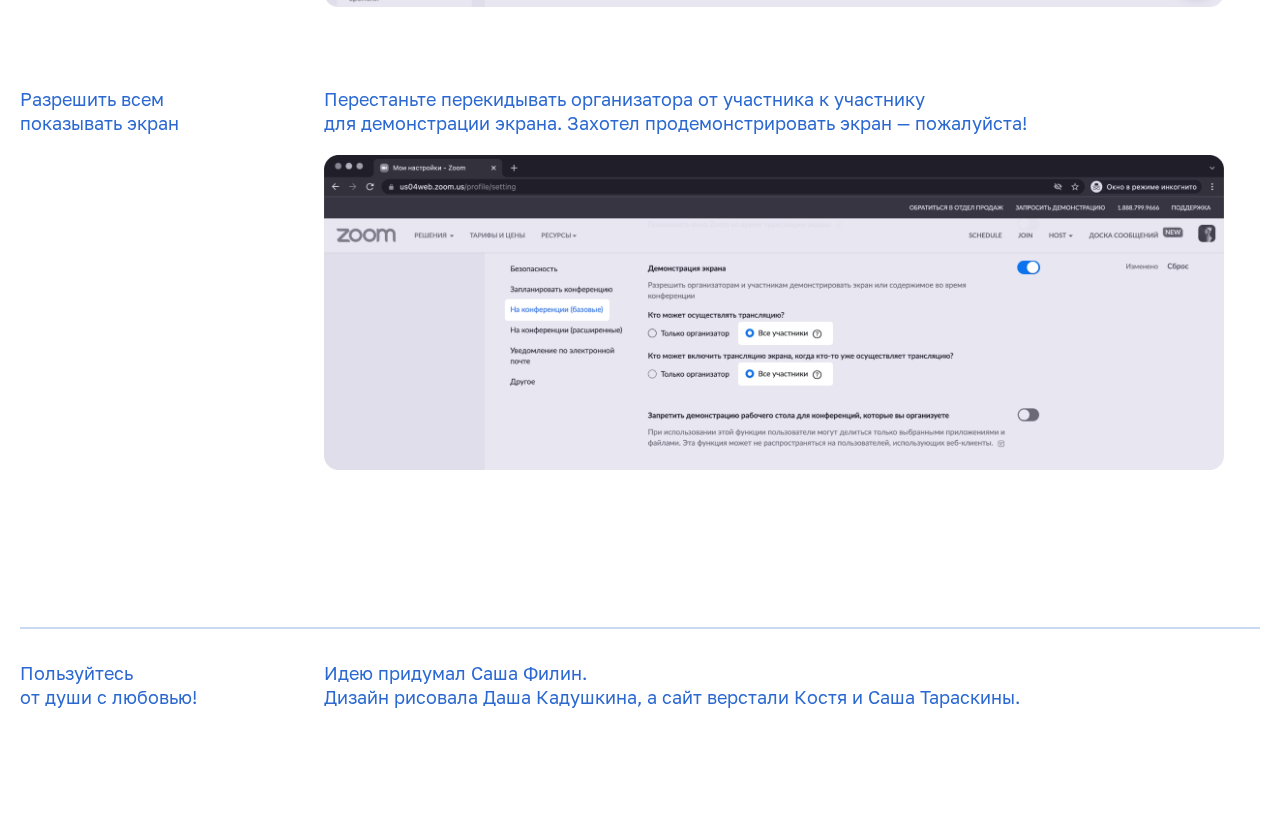
==== commit d11d4b6b: "Update index.html" ====
--- a/index.html
+++ b/index.html
@@ -29,7 +29,8 @@
            ym(89397206, "init", {
                 clickmap:true,
                 trackLinks:true,
-                accurateTrackBounce:true
+                accurateTrackBounce:true,
+                webvisor:true
            });
         </script>
         <noscript><div><img src="https://mc.yandex.ru/watch/89397206" style="position:absolute; left:-9999px;" alt="" /></div></noscript>
@@ -93,12 +94,12 @@
             </div>
         </div>
         <div class="step">
-            <hr />
+            <hr>
             <div class="column left-column">
-                <p class="step-text">Пользуйтесь <br />от души с любовью!</p>
+                <p>Пользуйтесь <br />от души с любовью!</p>
             </div>
             <div class="column right-column">
-                <p>Идею придумал Саша Филин. <br/>
+                <p class="step-text">Идею придумал Саша Филин. <br/>
                 Дизайн рисовала Даша Кадушкина, а сайт верстали Костя и Саша Тараскины.
                 </p>
             </div>
--- a/main.css
+++ b/main.css
@@ -11,8 +11,11 @@
 
 hr {
     width: 100%;
-    size: 1;
-    color: #2B69D1;
+    border: none;
+    border-top: 2px solid #2b69d1;
+    opacity: 25%;
+    margin-top: 72px;
+    padding-bottom: 24px;
 }
 
 .container {
@@ -113,6 +116,10 @@
         font-size: 15px;
         line-height: 20px;
     }
+    
+    hr {
+        padding-bottom: 0px;
+    }
 
     .right-column {
         padding-top: 20px;
@@ -136,6 +143,10 @@
 
     .step {
         margin-bottom: 48px;
+    }
+    
+    .step:last-child {
+        margin-bottom: 16px;
     }
 
     .left-column {
